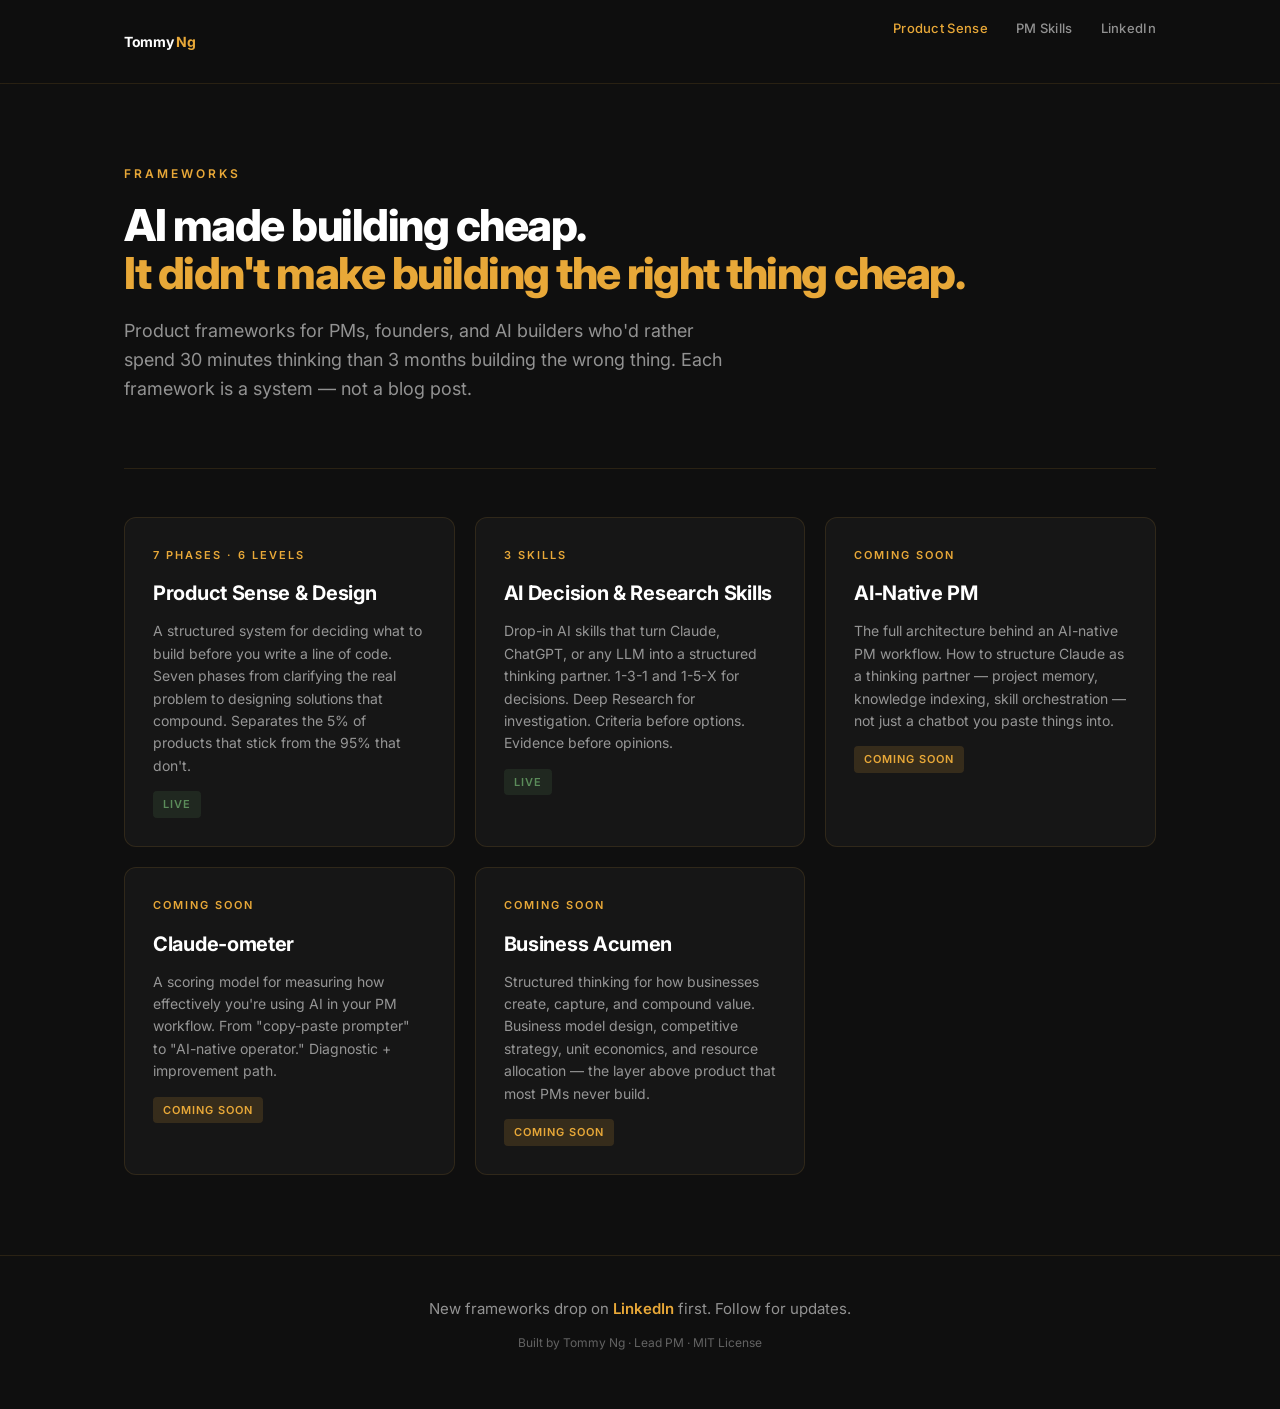
==== index.html @ 69a6ccd2 "Fix LinkedIn URL: /tommy-ngn/ → /tommyngn/" ====
<!DOCTYPE html>
<html lang="en">
<head>
  <meta charset="UTF-8">
  <meta name="viewport" content="width=device-width, initial-scale=1.0">
  <title>Tommy Ng — PM & AI Frameworks</title>
  <link rel="stylesheet" href="/style.css">
</head>
<body>

<nav>
  <div class="nav-inner">
    <a href="/" class="site-name">Tommy <span>Ng</span></a>
    <ul class="nav-links">
      <li><a href="/product-sense/" class="active">Product Sense</a></li>
      <li><a href="/pm-skills/">PM Skills</a></li>
      <li><a href="https://www.linkedin.com/in/tommyngn/" target="_blank">LinkedIn</a></li>
    </ul>
  </div>
</nav>

<div class="page-wide">

  <div class="hero">
    <div class="hero-label">Frameworks</div>
    <h1>AI made building cheap.<br><span class="accent">It didn't make building the right thing cheap.</span></h1>
    <p class="subtitle">
      Product frameworks for PMs, founders, and AI builders who'd rather spend 30 minutes thinking than 3 months building the wrong thing. Each framework is a system — not a blog post.
    </p>
  </div>

  <div class="card-grid">

    <a href="/product-sense/" class="card">
      <div class="card-label">7 Phases &middot; 6 Levels</div>
      <div class="card-title">Product Sense & Design</div>
      <div class="card-desc">
        A structured system for deciding what to build before you write a line of code. Seven phases from clarifying the real problem to designing solutions that compound. Separates the 5% of products that stick from the 95% that don't.
      </div>
      <span class="card-status live">Live</span>
    </a>

    <a href="/pm-skills/" class="card">
      <div class="card-label">3 Skills</div>
      <div class="card-title">AI Decision & Research Skills</div>
      <div class="card-desc">
        Drop-in AI skills that turn Claude, ChatGPT, or any LLM into a structured thinking partner. 1-3-1 and 1-5-X for decisions. Deep Research for investigation. Criteria before options. Evidence before opinions.
      </div>
      <span class="card-status live">Live</span>
    </a>

    <a href="/ai-native-pm/" class="card">
      <div class="card-label">Coming Soon</div>
      <div class="card-title">AI-Native PM</div>
      <div class="card-desc">
        The full architecture behind an AI-native PM workflow. How to structure Claude as a thinking partner — project memory, knowledge indexing, skill orchestration — not just a chatbot you paste things into.
      </div>
      <span class="card-status coming">Coming Soon</span>
    </a>

    <a href="/claude-ometer/" class="card">
      <div class="card-label">Coming Soon</div>
      <div class="card-title">Claude-ometer</div>
      <div class="card-desc">
        A scoring model for measuring how effectively you're using AI in your PM workflow. From "copy-paste prompter" to "AI-native operator." Diagnostic + improvement path.
      </div>
      <span class="card-status coming">Coming Soon</span>
    </a>

    <a href="/business-acumen/" class="card">
      <div class="card-label">Coming Soon</div>
      <div class="card-title">Business Acumen</div>
      <div class="card-desc">
        Structured thinking for how businesses create, capture, and compound value. Business model design, competitive strategy, unit economics, and resource allocation — the layer above product that most PMs never build.
      </div>
      <span class="card-status coming">Coming Soon</span>
    </a>

  </div>

</div>

<footer>
  <div class="page">
    <p class="cta">New frameworks drop on <a href="https://www.linkedin.com/in/tommyngn/" target="_blank">LinkedIn</a> first. Follow for updates.</p>
    <p class="credit">Built by Tommy Ng &middot; Lead PM &middot; MIT License</p>
  </div>
</footer>

</body>
</html>
---- style.css ----
/* Tommy Ng — Design System
   Colors: #0F0F0F (bg), #E8A838 (gold accent), #FFFFFF (text)
   Font: Inter
*/

@import url('https://fonts.googleapis.com/css2?family=Inter:wght@400;500;600;700;800&family=JetBrains+Mono:wght@400;500&display=swap');

*, *::before, *::after { margin: 0; padding: 0; box-sizing: border-box; }

:root {
  --bg: #0F0F0F;
  --bg-surface: #161616;
  --bg-elevated: #1C1C1C;
  --gold: #E8A838;
  --gold-dim: rgba(232, 168, 56, 0.15);
  --gold-faint: rgba(232, 168, 56, 0.06);
  --text: #FFFFFF;
  --text-secondary: rgba(255, 255, 255, 0.55);
  --text-tertiary: rgba(255, 255, 255, 0.35);
  --border: rgba(232, 168, 56, 0.12);
  --coral: #D4654A;
  --green: #5B8C5A;
  --font: 'Inter', -apple-system, BlinkMacSystemFont, sans-serif;
  --mono: 'JetBrains Mono', monospace;
}

html { font-size: 16px; scroll-behavior: smooth; }

body {
  font-family: var(--font);
  background: var(--bg);
  color: var(--text);
  line-height: 1.7;
  -webkit-font-smoothing: antialiased;
}

/* ---- Layout ---- */

.page {
  max-width: 780px;
  margin: 0 auto;
  padding: 0 24px;
}

.page-wide {
  max-width: 1080px;
  margin: 0 auto;
  padding: 0 24px;
}

/* ---- Top Bar / Navigation ---- */

nav {
  position: sticky;
  top: 0;
  z-index: 100;
  background: rgba(15, 15, 15, 0.92);
  backdrop-filter: blur(12px);
  border-bottom: 1px solid var(--border);
  padding: 14px 0;
}

nav .nav-inner {
  max-width: 1080px;
  margin: 0 auto;
  padding: 0 24px;
  display: flex;
  align-items: center;
  justify-content: space-between;
}

nav .site-name {
  font-size: 14px;
  font-weight: 700;
  color: var(--text);
  text-decoration: none;
  letter-spacing: -0.3px;
}

nav .site-name span {
  color: var(--gold);
}

nav .nav-links {
  display: flex;
  gap: 28px;
  list-style: none;
}

nav .nav-links a {
  font-size: 13px;
  font-weight: 500;
  color: var(--text-secondary);
  text-decoration: none;
  transition: color 0.2s;
  letter-spacing: 0.3px;
}

nav .nav-links a:hover,
nav .nav-links a.active {
  color: var(--gold);
}

/* ---- Hero / Page Header ---- */

.hero {
  padding: 80px 0 48px;
  border-bottom: 1px solid var(--border);
  margin-bottom: 48px;
}

.hero-label {
  font-size: 12px;
  font-weight: 600;
  letter-spacing: 3px;
  text-transform: uppercase;
  color: var(--gold);
  margin-bottom: 16px;
}

.hero h1 {
  font-size: 44px;
  font-weight: 800;
  line-height: 1.1;
  letter-spacing: -1.5px;
  margin-bottom: 20px;
}

.hero h1 .accent { color: var(--gold); }

.hero .subtitle {
  font-size: 18px;
  color: var(--text-secondary);
  line-height: 1.6;
  max-width: 600px;
}

/* ---- Section Headers ---- */

h2 {
  font-size: 28px;
  font-weight: 700;
  letter-spacing: -0.5px;
  margin: 56px 0 20px;
  padding-top: 24px;
  border-top: 1px solid var(--border);
}

h2:first-of-type {
  border-top: none;
  padding-top: 0;
}

h3 {
  font-size: 20px;
  font-weight: 600;
  margin: 36px 0 12px;
  color: var(--text);
}

h4 {
  font-size: 16px;
  font-weight: 600;
  margin: 24px 0 8px;
  color: var(--gold);
}

/* ---- Content ---- */

p { margin-bottom: 16px; color: var(--text-secondary); }
p strong { color: var(--text); font-weight: 600; }

a { color: var(--gold); text-decoration: none; }
a:hover { text-decoration: underline; }

ul, ol {
  margin: 0 0 20px 20px;
  color: var(--text-secondary);
}

li { margin-bottom: 8px; }
li strong { color: var(--text); }

blockquote {
  border-left: 3px solid var(--gold);
  padding: 16px 20px;
  margin: 24px 0;
  background: var(--gold-faint);
  border-radius: 0 8px 8px 0;
  color: var(--text-secondary);
  font-style: italic;
}

code {
  font-family: var(--mono);
  font-size: 14px;
  background: var(--bg-elevated);
  padding: 2px 6px;
  border-radius: 4px;
  color: var(--gold);
}

pre {
  background: var(--bg-surface);
  border: 1px solid var(--border);
  border-radius: 8px;
  padding: 20px;
  overflow-x: auto;
  margin: 24px 0;
}

pre code {
  background: none;
  padding: 0;
  color: var(--text-secondary);
}

/* ---- Cards (for hub page) ---- */

.card-grid {
  display: grid;
  grid-template-columns: repeat(auto-fill, minmax(320px, 1fr));
  gap: 20px;
  margin: 32px 0;
}

.card {
  background: var(--bg-surface);
  border: 1px solid var(--border);
  border-radius: 12px;
  padding: 28px;
  transition: border-color 0.2s, transform 0.2s;
  text-decoration: none;
  display: block;
}

.card:hover {
  border-color: var(--gold);
  transform: translateY(-2px);
  text-decoration: none;
}

.card .card-label {
  font-size: 11px;
  font-weight: 600;
  letter-spacing: 2px;
  text-transform: uppercase;
  color: var(--gold);
  margin-bottom: 12px;
}

.card .card-title {
  font-size: 20px;
  font-weight: 700;
  color: var(--text);
  margin-bottom: 10px;
  letter-spacing: -0.3px;
}

.card .card-desc {
  font-size: 14px;
  color: var(--text-secondary);
  line-height: 1.6;
}

.card .card-status {
  display: inline-block;
  margin-top: 14px;
  font-size: 11px;
  font-weight: 600;
  letter-spacing: 1px;
  text-transform: uppercase;
  padding: 4px 10px;
  border-radius: 4px;
}

.card .card-status.live {
  background: rgba(91, 140, 90, 0.15);
  color: var(--green);
}

.card .card-status.coming {
  background: var(--gold-dim);
  color: var(--gold);
}

/* ---- Phase / Step Indicators ---- */

.phase-list {
  counter-reset: phase;
  list-style: none;
  margin-left: 0;
  padding-left: 0;
}

.phase-list li {
  counter-increment: phase;
  padding: 20px 0 20px 52px;
  position: relative;
  border-bottom: 1px solid var(--border);
}

.phase-list li:last-child { border-bottom: none; }

.phase-list li::before {
  content: counter(phase);
  position: absolute;
  left: 0;
  top: 20px;
  width: 32px;
  height: 32px;
  background: var(--gold-dim);
  color: var(--gold);
  border-radius: 50%;
  display: flex;
  align-items: center;
  justify-content: center;
  font-size: 14px;
  font-weight: 700;
}

/* ---- Footer ---- */

footer {
  margin-top: 80px;
  padding: 40px 0;
  border-top: 1px solid var(--border);
  text-align: center;
}

footer .cta {
  font-size: 15px;
  color: var(--text-secondary);
  margin-bottom: 12px;
}

footer .cta a {
  color: var(--gold);
  font-weight: 600;
}

footer .credit {
  font-size: 12px;
  color: var(--text-tertiary);
}

/* ---- Responsive ---- */

@media (max-width: 640px) {
  .hero h1 { font-size: 32px; }
  h2 { font-size: 24px; }
  .card-grid { grid-template-columns: 1fr; }
  nav .nav-links { gap: 16px; }
  nav .nav-links a { font-size: 12px; }
}

/* ---- Utility ---- */

.accent { color: var(--gold); }
.dim { color: var(--text-secondary); }
.mt-0 { margin-top: 0; }
.mb-0 { margin-bottom: 0; }
.text-center { text-align: center; }
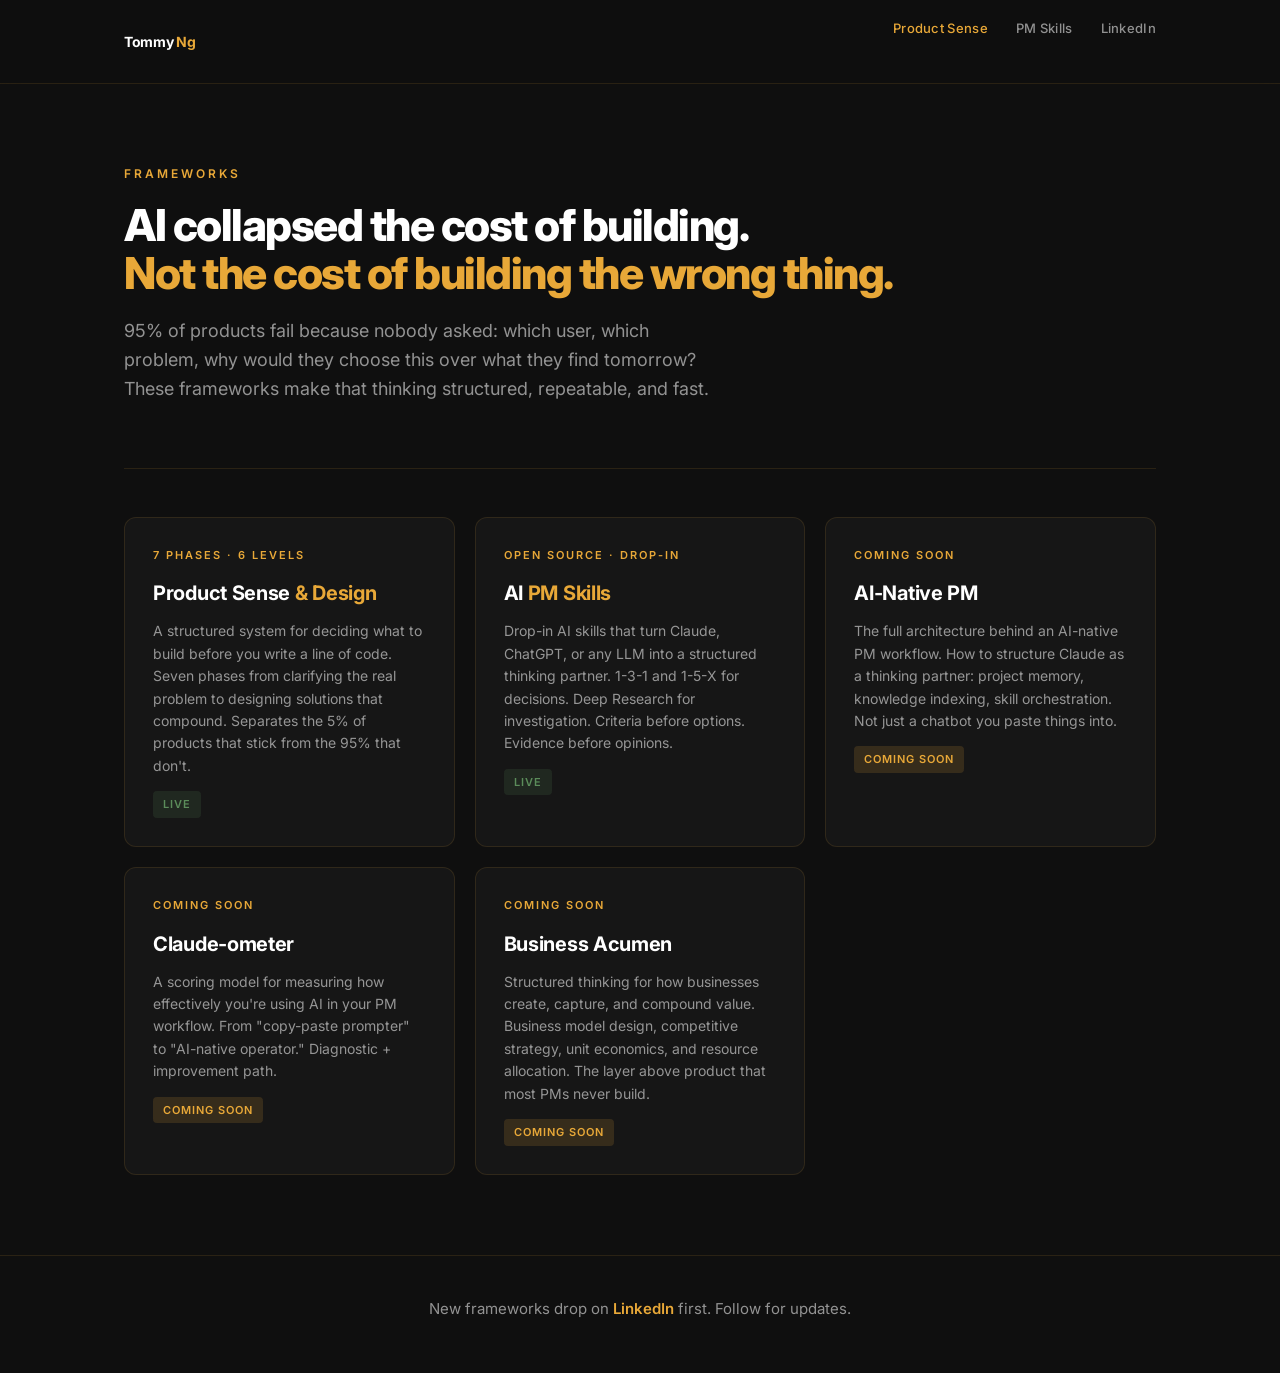
==== commit 08c35bd5: "Improve site copy, rename skills section, clean up punctuation - Rewrite hero headline using PSD the" ====
--- a/index.html
+++ b/index.html
@@ -3,8 +3,21 @@
 <head>
   <meta charset="UTF-8">
   <meta name="viewport" content="width=device-width, initial-scale=1.0">
-  <title>Tommy Ng — PM & AI Frameworks</title>
+  <title>Tommy Ng | PM & AI Frameworks</title>
   <link rel="stylesheet" href="/style.css">
+
+  <!-- Open Graph / Social -->
+  <meta property="og:type" content="website">
+  <meta property="og:url" content="https://tommy-ngn.github.io/">
+  <meta property="og:title" content="Tommy Ng | PM & AI Frameworks">
+  <meta property="og:description" content="Product Sense & Design, AI Decision Skills, and AI-Native PM frameworks. Structured systems for knowing what's worth building.">
+  <meta property="og:image" content="https://tommy-ngn.github.io/og-image.png">
+  <meta property="og:image:width" content="1200">
+  <meta property="og:image:height" content="630">
+  <meta name="twitter:card" content="summary_large_image">
+  <meta name="twitter:title" content="Tommy Ng | PM & AI Frameworks">
+  <meta name="twitter:description" content="Product Sense & Design, AI Decision Skills, and AI-Native PM frameworks. Structured systems for knowing what's worth building.">
+  <meta name="twitter:image" content="https://tommy-ngn.github.io/og-image.png">
 </head>
 <body>
 
@@ -23,9 +36,9 @@
 
   <div class="hero">
     <div class="hero-label">Frameworks</div>
-    <h1>AI made building cheap.<br><span class="accent">It didn't make building the right thing cheap.</span></h1>
+    <h1>AI collapsed the cost of building.<br><span class="accent">Not the cost of building the wrong thing.</span></h1>
     <p class="subtitle">
-      Product frameworks for PMs, founders, and AI builders who'd rather spend 30 minutes thinking than 3 months building the wrong thing. Each framework is a system — not a blog post.
+      95% of products fail because nobody asked: which user, which problem, why would they choose this over what they find tomorrow? These frameworks make that thinking structured, repeatable, and fast.
     </p>
   </div>
 
@@ -33,16 +46,16 @@
 
     <a href="/product-sense/" class="card">
       <div class="card-label">7 Phases &middot; 6 Levels</div>
-      <div class="card-title">Product Sense & Design</div>
+      <div class="card-title">Product Sense <span class="accent">& Design</span></div>
       <div class="card-desc">
         A structured system for deciding what to build before you write a line of code. Seven phases from clarifying the real problem to designing solutions that compound. Separates the 5% of products that stick from the 95% that don't.
       </div>
       <span class="card-status live">Live</span>
     </a>
 
-    <a href="/pm-skills/" class="card">
-      <div class="card-label">3 Skills</div>
-      <div class="card-title">AI Decision & Research Skills</div>
+    <a href="https://github.com/tommy-ngn/skills" target="_blank" class="card">
+      <div class="card-label">Open Source · Drop-in</div>
+      <div class="card-title">AI <span class="accent">PM Skills</span></div>
       <div class="card-desc">
         Drop-in AI skills that turn Claude, ChatGPT, or any LLM into a structured thinking partner. 1-3-1 and 1-5-X for decisions. Deep Research for investigation. Criteria before options. Evidence before opinions.
       </div>
@@ -53,7 +66,7 @@
       <div class="card-label">Coming Soon</div>
       <div class="card-title">AI-Native PM</div>
       <div class="card-desc">
-        The full architecture behind an AI-native PM workflow. How to structure Claude as a thinking partner — project memory, knowledge indexing, skill orchestration — not just a chatbot you paste things into.
+        The full architecture behind an AI-native PM workflow. How to structure Claude as a thinking partner: project memory, knowledge indexing, skill orchestration. Not just a chatbot you paste things into.
       </div>
       <span class="card-status coming">Coming Soon</span>
     </a>
@@ -71,7 +84,7 @@
       <div class="card-label">Coming Soon</div>
       <div class="card-title">Business Acumen</div>
       <div class="card-desc">
-        Structured thinking for how businesses create, capture, and compound value. Business model design, competitive strategy, unit economics, and resource allocation — the layer above product that most PMs never build.
+        Structured thinking for how businesses create, capture, and compound value. Business model design, competitive strategy, unit economics, and resource allocation. The layer above product that most PMs never build.
       </div>
       <span class="card-status coming">Coming Soon</span>
     </a>
@@ -83,7 +96,6 @@
 <footer>
   <div class="page">
     <p class="cta">New frameworks drop on <a href="https://www.linkedin.com/in/tommyngn/" target="_blank">LinkedIn</a> first. Follow for updates.</p>
-    <p class="credit">Built by Tommy Ng &middot; Lead PM &middot; MIT License</p>
   </div>
 </footer>
 
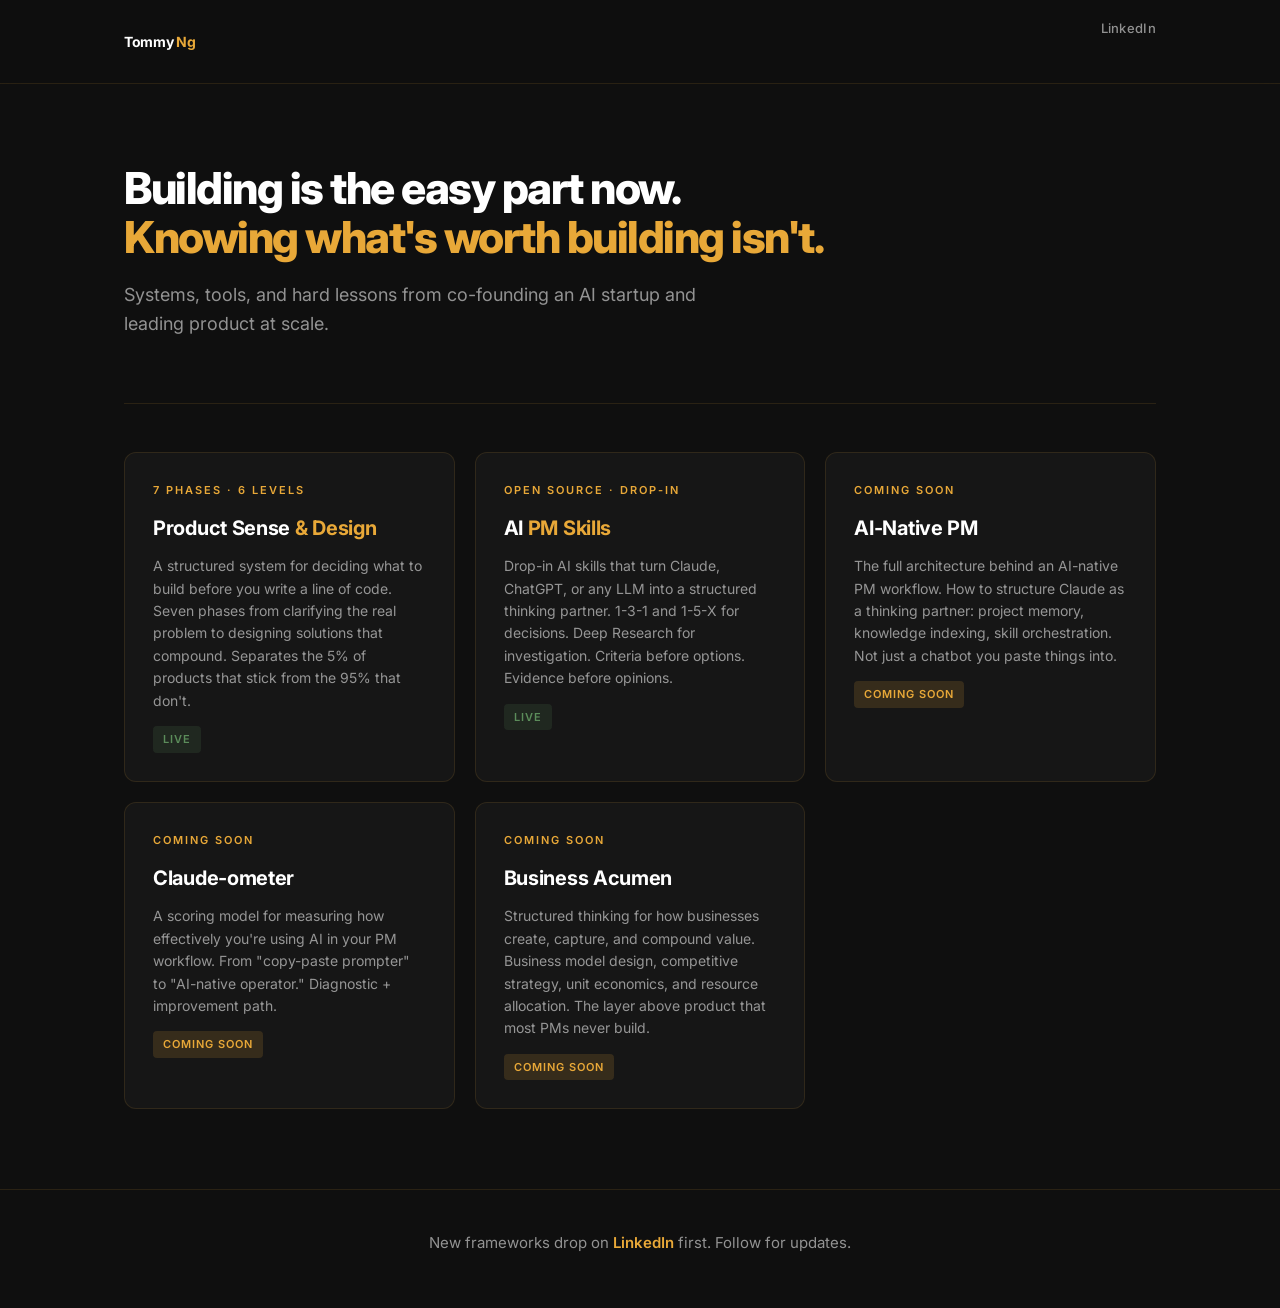
==== commit f59255d7: "New hero CVP + strip nav to LinkedIn only Hero rewritten from framework-centric to universal builder" ====
--- a/index.html
+++ b/index.html
@@ -10,13 +10,13 @@
   <meta property="og:type" content="website">
   <meta property="og:url" content="https://tommy-ngn.github.io/">
   <meta property="og:title" content="Tommy Ng | PM & AI Frameworks">
-  <meta property="og:description" content="Product Sense & Design, AI Decision Skills, and AI-Native PM frameworks. Structured systems for knowing what's worth building.">
+  <meta property="og:description" content="Systems, tools, and hard lessons from co-founding an AI startup and leading product at scale. Product frameworks, AI thinking tools, and founding stories.">
   <meta property="og:image" content="https://tommy-ngn.github.io/og-image.png">
   <meta property="og:image:width" content="1200">
   <meta property="og:image:height" content="630">
   <meta name="twitter:card" content="summary_large_image">
   <meta name="twitter:title" content="Tommy Ng | PM & AI Frameworks">
-  <meta name="twitter:description" content="Product Sense & Design, AI Decision Skills, and AI-Native PM frameworks. Structured systems for knowing what's worth building.">
+  <meta name="twitter:description" content="Systems, tools, and hard lessons from co-founding an AI startup and leading product at scale. Product frameworks, AI thinking tools, and founding stories.">
   <meta name="twitter:image" content="https://tommy-ngn.github.io/og-image.png">
 </head>
 <body>
@@ -25,8 +25,6 @@
   <div class="nav-inner">
     <a href="/" class="site-name">Tommy <span>Ng</span></a>
     <ul class="nav-links">
-      <li><a href="/product-sense/" class="active">Product Sense</a></li>
-      <li><a href="/pm-skills/">PM Skills</a></li>
       <li><a href="https://www.linkedin.com/in/tommyngn/" target="_blank">LinkedIn</a></li>
     </ul>
   </div>
@@ -35,10 +33,9 @@
 <div class="page-wide">
 
   <div class="hero">
-    <div class="hero-label">Frameworks</div>
-    <h1>AI collapsed the cost of building.<br><span class="accent">Not the cost of building the wrong thing.</span></h1>
+    <h1>Building is the easy part now.<br><span class="accent">Knowing what's worth building isn't.</span></h1>
     <p class="subtitle">
-      95% of products fail because nobody asked: which user, which problem, why would they choose this over what they find tomorrow? These frameworks make that thinking structured, repeatable, and fast.
+      Systems, tools, and hard lessons from co-founding an AI startup and leading product at scale.
     </p>
   </div>
 
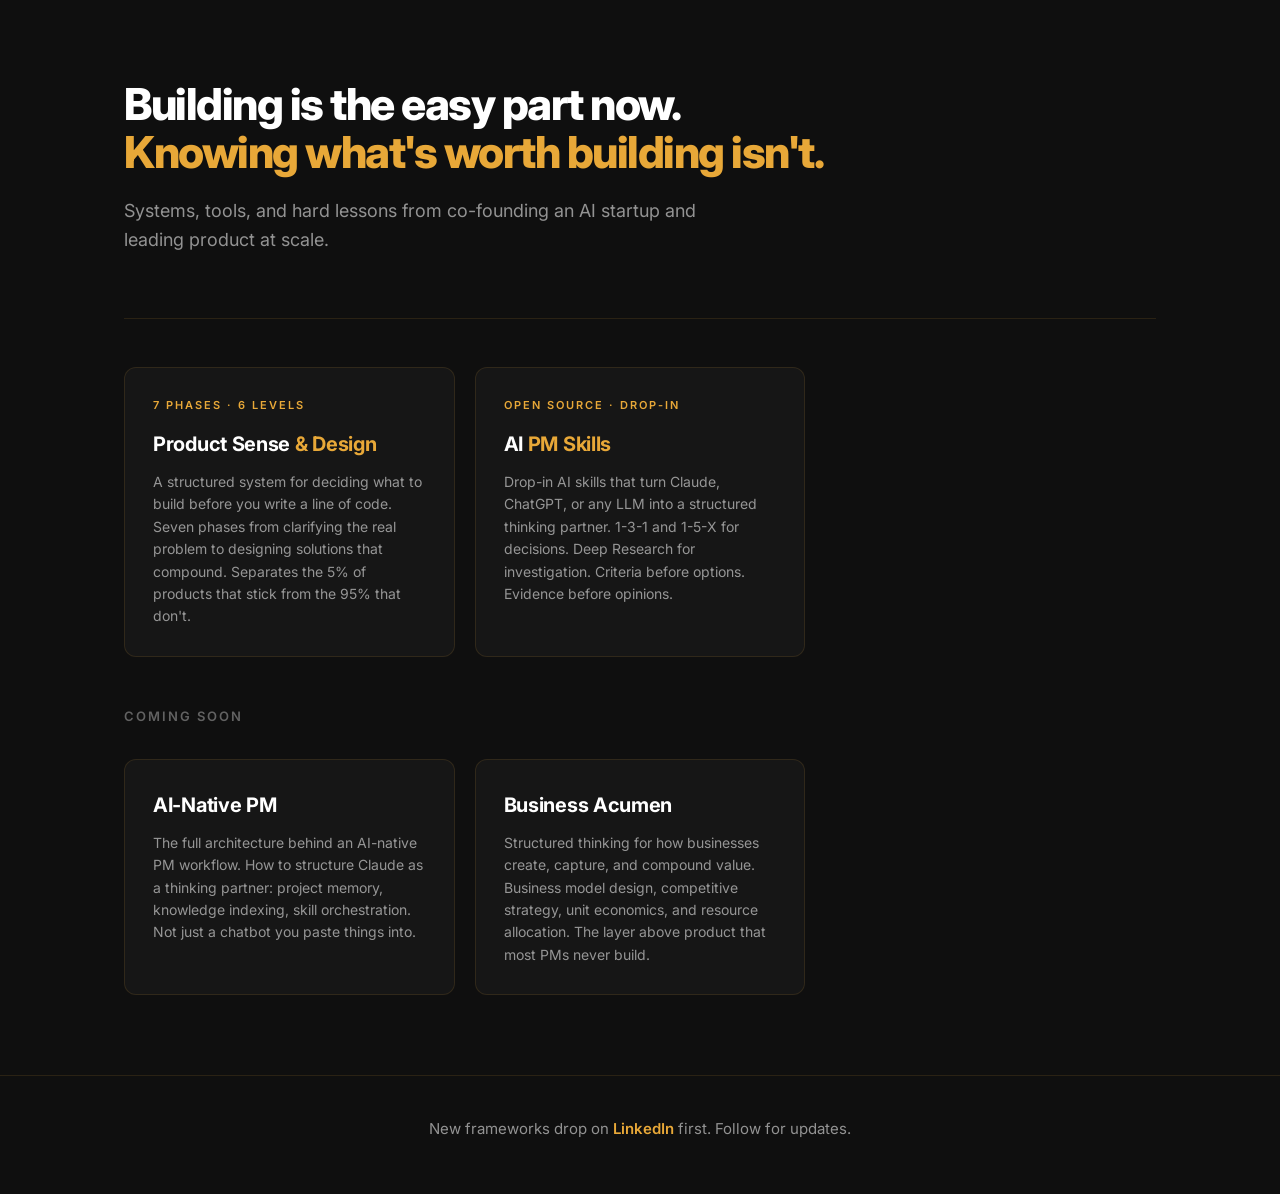
==== commit 6a7064bf: "Remove Claude-ometer, strip nav, restructure homepage sections - Delete claude-ometer directory from" ====
--- a/index.html
+++ b/index.html
@@ -21,15 +21,6 @@
 </head>
 <body>
 
-<nav>
-  <div class="nav-inner">
-    <a href="/" class="site-name">Tommy <span>Ng</span></a>
-    <ul class="nav-links">
-      <li><a href="https://www.linkedin.com/in/tommyngn/" target="_blank">LinkedIn</a></li>
-    </ul>
-  </div>
-</nav>
-
 <div class="page-wide">
 
   <div class="hero">
@@ -47,43 +38,34 @@
       <div class="card-desc">
         A structured system for deciding what to build before you write a line of code. Seven phases from clarifying the real problem to designing solutions that compound. Separates the 5% of products that stick from the 95% that don't.
       </div>
-      <span class="card-status live">Live</span>
     </a>
 
     <a href="https://github.com/tommy-ngn/skills" target="_blank" class="card">
-      <div class="card-label">Open Source · Drop-in</div>
+      <div class="card-label">Open Source &middot; Drop-in</div>
       <div class="card-title">AI <span class="accent">PM Skills</span></div>
       <div class="card-desc">
         Drop-in AI skills that turn Claude, ChatGPT, or any LLM into a structured thinking partner. 1-3-1 and 1-5-X for decisions. Deep Research for investigation. Criteria before options. Evidence before opinions.
       </div>
-      <span class="card-status live">Live</span>
     </a>
 
+  </div>
+
+  <h2 class="section-label">Coming Soon</h2>
+
+  <div class="card-grid">
+
     <a href="/ai-native-pm/" class="card">
-      <div class="card-label">Coming Soon</div>
       <div class="card-title">AI-Native PM</div>
       <div class="card-desc">
         The full architecture behind an AI-native PM workflow. How to structure Claude as a thinking partner: project memory, knowledge indexing, skill orchestration. Not just a chatbot you paste things into.
       </div>
-      <span class="card-status coming">Coming Soon</span>
-    </a>
-
-    <a href="/claude-ometer/" class="card">
-      <div class="card-label">Coming Soon</div>
-      <div class="card-title">Claude-ometer</div>
-      <div class="card-desc">
-        A scoring model for measuring how effectively you're using AI in your PM workflow. From "copy-paste prompter" to "AI-native operator." Diagnostic + improvement path.
-      </div>
-      <span class="card-status coming">Coming Soon</span>
     </a>
 
     <a href="/business-acumen/" class="card">
-      <div class="card-label">Coming Soon</div>
       <div class="card-title">Business Acumen</div>
       <div class="card-desc">
         Structured thinking for how businesses create, capture, and compound value. Business model design, competitive strategy, unit economics, and resource allocation. The layer above product that most PMs never build.
       </div>
-      <span class="card-status coming">Coming Soon</span>
     </a>
 
   </div>
--- a/style.css
+++ b/style.css
@@ -151,6 +151,17 @@
   padding-top: 0;
 }
 
+h2.section-label {
+  font-size: 13px;
+  font-weight: 600;
+  letter-spacing: 2px;
+  text-transform: uppercase;
+  color: var(--text-tertiary);
+  margin: 48px 0 4px;
+  padding-top: 0;
+  border-top: none;
+}
+
 h3 {
   font-size: 20px;
   font-weight: 600;
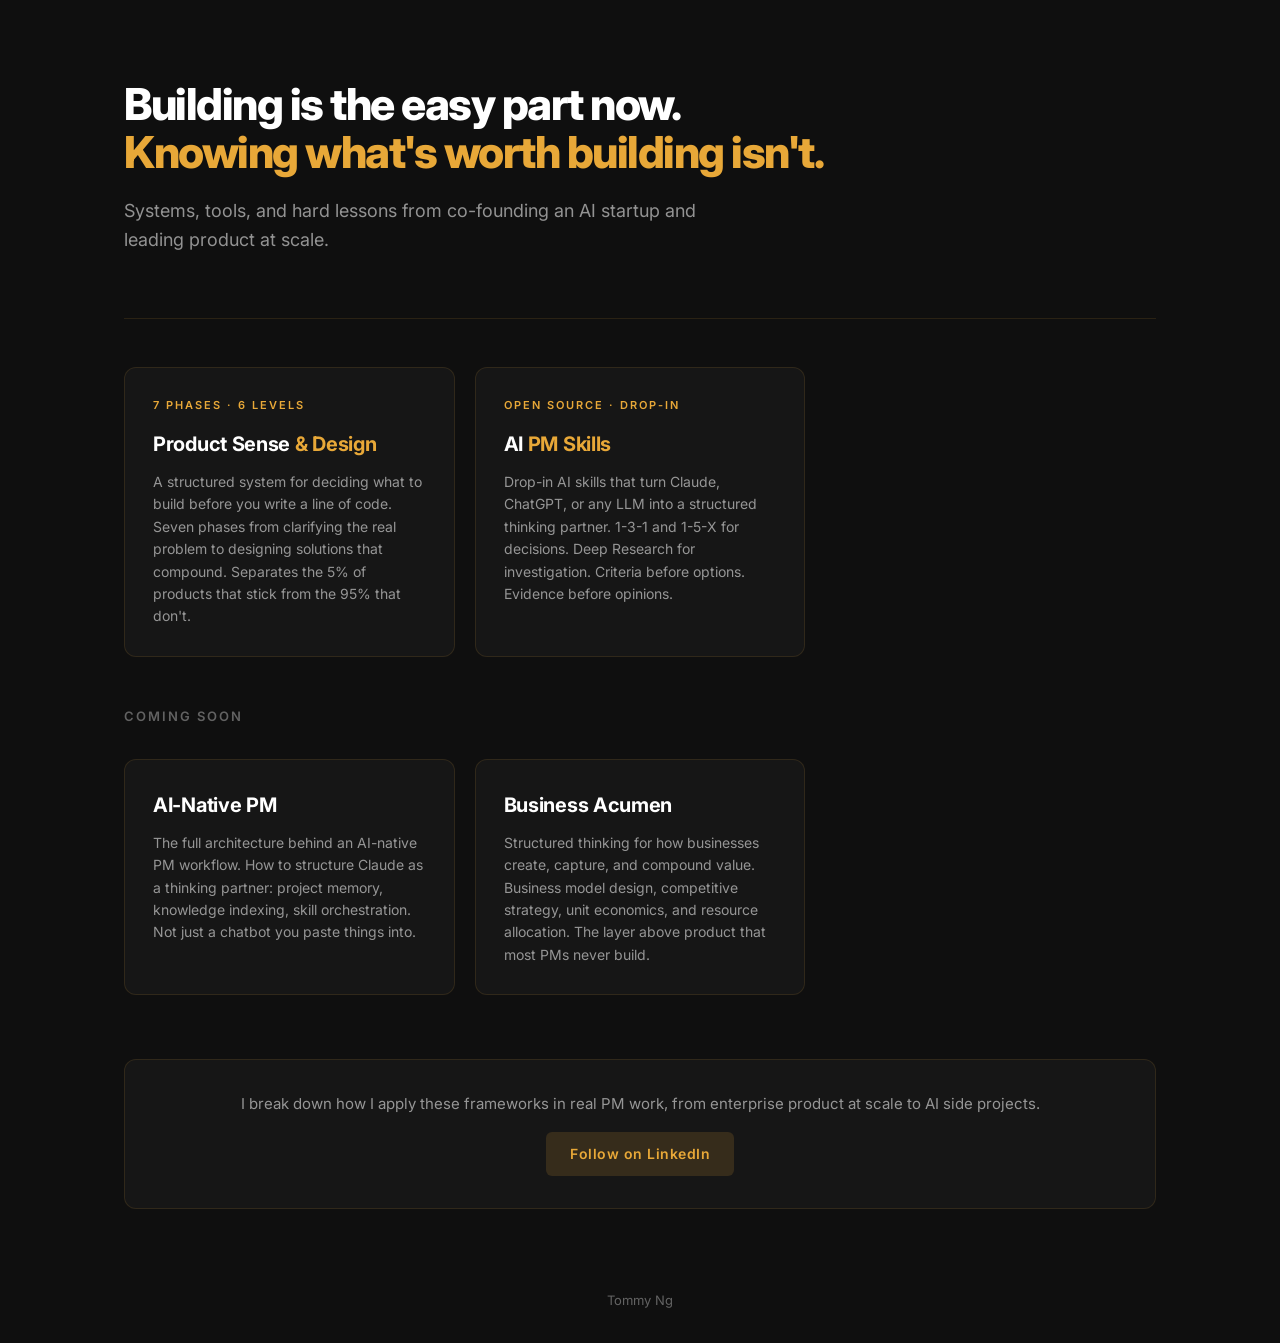
==== commit 735c49ad: "Add analytics stack + redesign end-of-content CTAs Analytics (placeholder tokens, swap after creatin" ====
--- a/index.html
+++ b/index.html
@@ -18,6 +18,10 @@
   <meta name="twitter:title" content="Tommy Ng | PM & AI Frameworks">
   <meta name="twitter:description" content="Systems, tools, and hard lessons from co-founding an AI startup and leading product at scale. Product frameworks, AI thinking tools, and founding stories.">
   <meta name="twitter:image" content="https://tommy-ngn.github.io/og-image.png">
+  <!-- Cloudflare Web Analytics -->
+  <script defer src='https://static.cloudflareinsights.com/beacon.min.js' data-cf-beacon='{"token": "YOUR_CF_TOKEN"}'></script>
+  <!-- Microsoft Clarity -->
+  <script type="text/javascript">(function(c,l,a,r,i,t,y){c[a]=c[a]||function(){(c[a].q=c[a].q||[]).push(arguments)};t=l.createElement(r);t.async=1;t.src="https://www.clarity.ms/tag/"+i;y=l.getElementsByTagName(r)[0];y.parentNode.insertBefore(t,y)})(window,document,"clarity","script","YOUR_CLARITY_ID");</script>
 </head>
 <body>
 
@@ -70,11 +74,16 @@
 
   </div>
 
+  <div class="content-cta">
+    <p>I break down how I apply these frameworks in real PM work, from enterprise product at scale to AI side projects.</p>
+    <a href="https://www.linkedin.com/in/tommyngn/" target="_blank" class="cta-link">Follow on LinkedIn</a>
+  </div>
+
 </div>
 
 <footer>
   <div class="page">
-    <p class="cta">New frameworks drop on <a href="https://www.linkedin.com/in/tommyngn/" target="_blank">LinkedIn</a> first. Follow for updates.</p>
+    <p class="cta">Tommy Ng</p>
   </div>
 </footer>
 
--- a/style.css
+++ b/style.css
@@ -330,24 +330,63 @@
   font-weight: 700;
 }
 
+/* ---- End-of-Content CTA ---- */
+
+.content-cta {
+  margin-top: 64px;
+  padding: 32px;
+  border: 1px solid var(--border);
+  border-radius: 12px;
+  background: var(--bg-surface);
+  text-align: center;
+}
+
+.content-cta p {
+  font-size: 15px;
+  color: var(--text-secondary);
+  margin-bottom: 16px;
+  line-height: 1.6;
+}
+
+.content-cta p:last-child {
+  margin-bottom: 0;
+}
+
+.content-cta .cta-link {
+  display: inline-block;
+  padding: 10px 24px;
+  background: var(--gold-dim);
+  color: var(--gold);
+  font-size: 14px;
+  font-weight: 600;
+  letter-spacing: 0.5px;
+  border-radius: 6px;
+  text-decoration: none;
+  transition: background 0.2s;
+}
+
+.content-cta .cta-link:hover {
+  background: rgba(232, 168, 56, 0.25);
+  text-decoration: none;
+}
+
 /* ---- Footer ---- */
 
 footer {
-  margin-top: 80px;
-  padding: 40px 0;
-  border-top: 1px solid var(--border);
+  margin-top: 48px;
+  padding: 32px 0;
   text-align: center;
 }
 
 footer .cta {
-  font-size: 15px;
-  color: var(--text-secondary);
-  margin-bottom: 12px;
+  font-size: 13px;
+  color: var(--text-tertiary);
+  margin-bottom: 0;
 }
 
 footer .cta a {
   color: var(--gold);
-  font-weight: 600;
+  font-weight: 500;
 }
 
 footer .credit {
